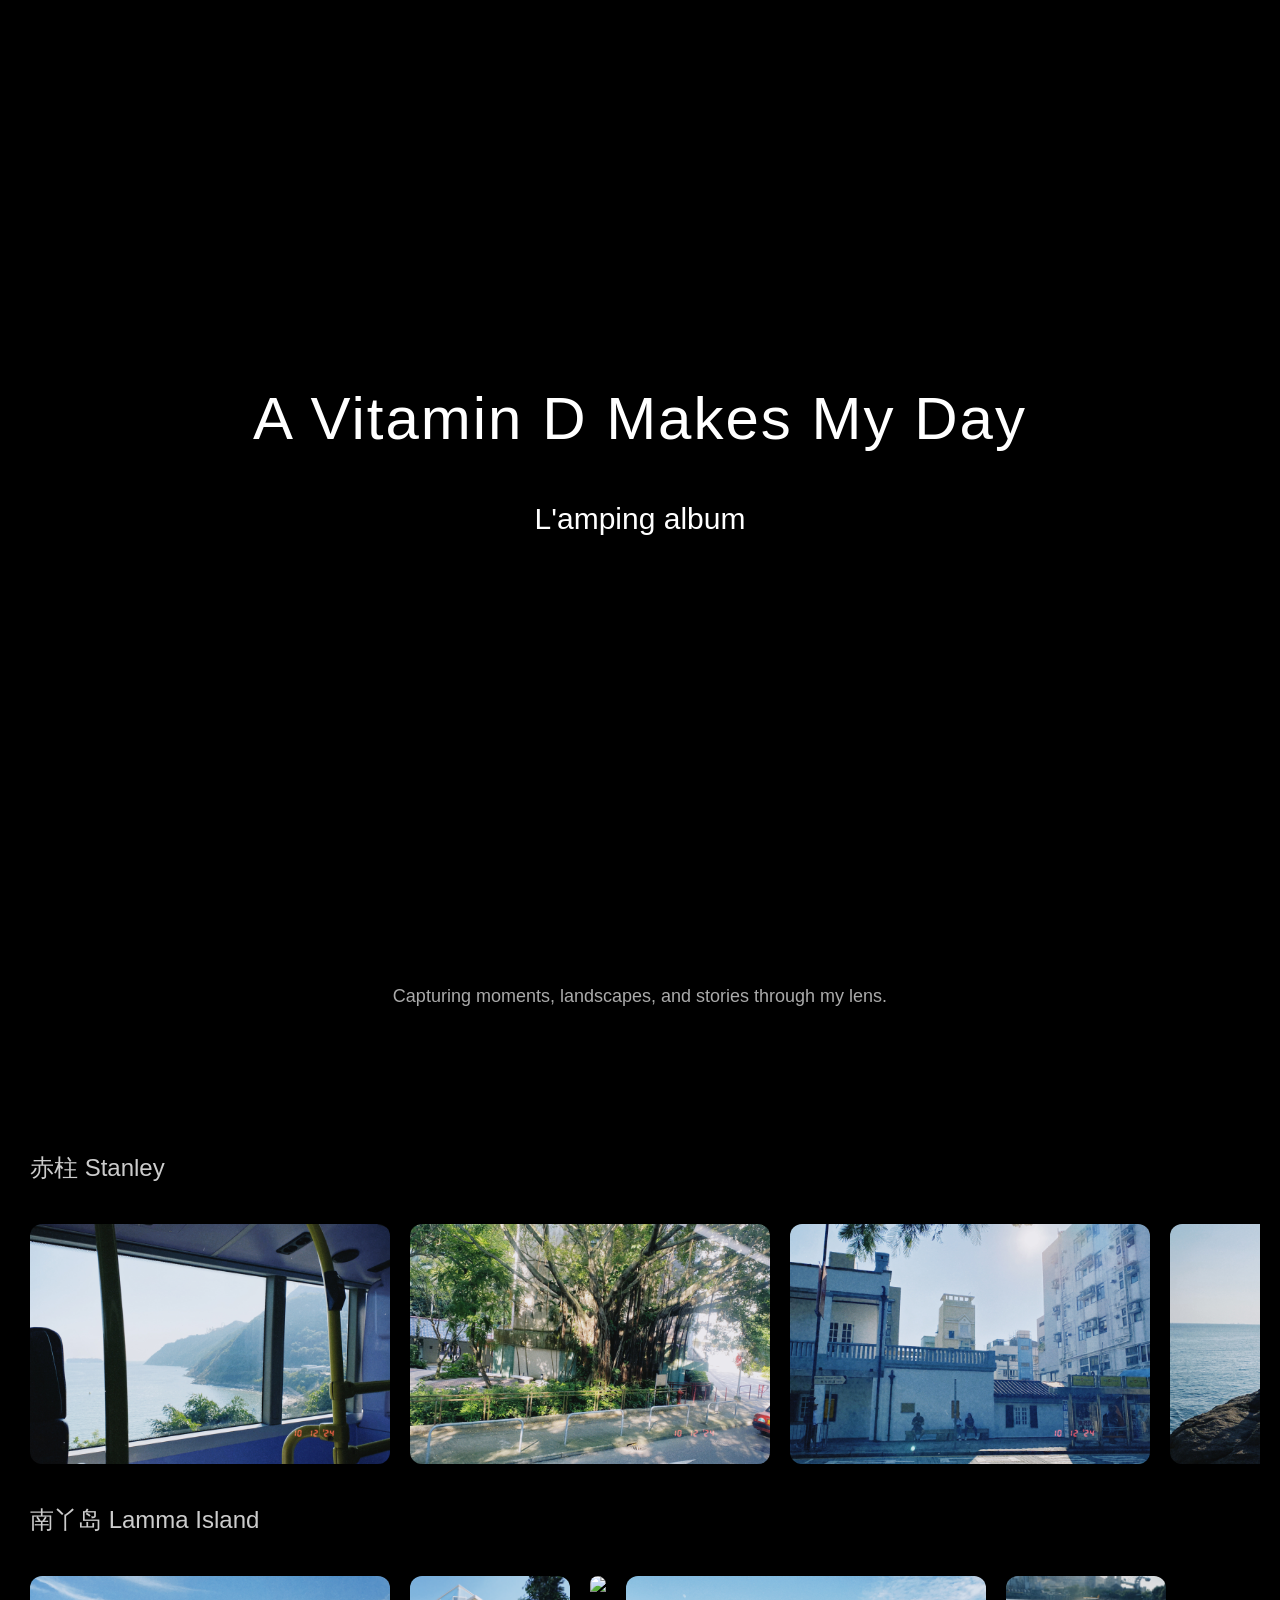
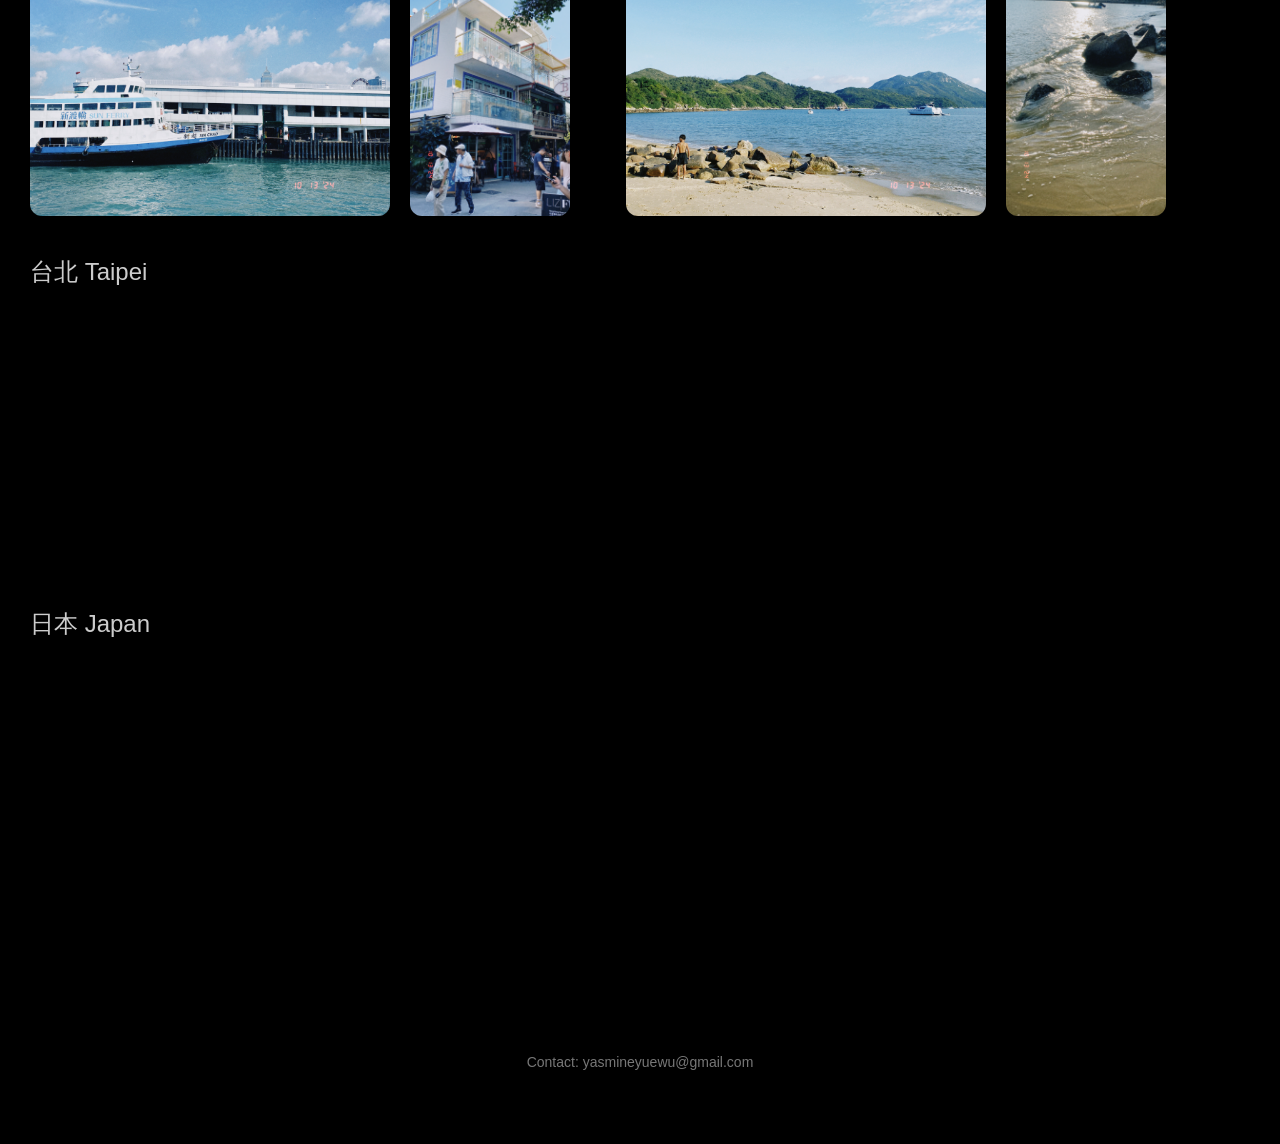
==== index.html @ 34aaf683 "rename to index.html" ====
<!DOCTYPE html>
<html lang="en">
<head>
  <meta charset="UTF-8">
  <title>My Portfolio</title>
  <link rel="stylesheet" href="style1.3.css">
</head>
<body>

<!-- ① Hero -->
<section class="hero">
  <div class="hero-text">
    <h1>A Vitamin D Makes My Day </h1>
    <p>L'amping album</p>
  </div>
</section>

<!-- ② About -->
<section class="about">
  <p>
    Capturing moments, landscapes, and stories through my lens.
  </p>
</section>

<!-- ③ Gallery -->
<section class="gallery-section">

  <h2>赤柱 Stanley</h2>
  <div class="album">
    <img src="photos/赤柱202410/dclassic 2024-10-12 150342.667.JPG">
    <img src="photos/赤柱202410/dclassic 2024-10-12 154528.097.JPG">
    <img src="photos/赤柱202410/dclassic 2024-10-12 155228.516.JPG">
    <img src="photos/赤柱202410/dclassic 2024-10-12 160759.846.JPG">
    <img src="photos/赤柱202410/dclassic 2024-10-12 162329.810.JPG">
    <img src="photos/赤柱202410/dclassic 2024-10-12 165730.875.JPG">
    <img src="photos/赤柱202410/dclassic 2024-10-12 170330.686.JPG">
    <img src="photos/赤柱202410/dclassic 2024-10-12 192849.046.JPG">
    <img src="photos/赤柱202410/dclassic 2024-10-12 193417.696.JPG">
  </div>

  <h2>南丫岛 Lamma Island</h2>
  <div class="album">
    <img src="photos/南丫岛202410/dclassic 2024-10-13 143248.308.JPG">
    <img src="photos/南丫岛202410/dclassic 2024-10-13 151144.865.JPG">
    <img src="photos/南丫岛202410/dclassic 2024-10-13 163630.592.jpg">
    <img src="photos/南丫岛202410/dclassic 2024-10-13 163646.748.JPG">
    <img src="photos/南丫岛202410/dclassic 2024-10-13 165257.724.JPG">
    
  </div>

  <h2>台北 Taipei</h2>
  <div class="album">
    <img src="photos/taipei202411/fxn 2024-11-09 092935.290.JPG">
    <img src="photos/taipei202411/fxn 2024-11-09 110455.175.JPG">
    <img src="photos/taipei202411/fxn 2024-11-09 111020.484.JPG">
    <img src="photos/taipei202411/fxn 2024-11-09 111058.199.JPG">
    <img src="photos/taipei202411/fxn 2024-11-09 111237.770.JPG">
    <img src="photos/taipei202411/fxn 2024-11-09 111253.247.JPG">
    <img src="photos/taipei202411/fxn 2024-11-09 133106.749.JPG">
    <img src="photos/taipei202411/fxn 2024-11-09 153355.114.JPG">
    <img src="photos/taipei202411/fxn 2024-11-10 112735.166.JPG">
    <img src="photos/taipei202411/fxn 2024-11-11 104006.691.JPG">
    
  </div>

  <h2>日本 Japan</h2>
  <div class="album">
    <img src="photos/japan202503/fxn 2025-03-21 130543.564.jpg">
    <img src="photos/japan202503/fxn 2025-03-21 141250.437.JPG">
    <img src="photos/japan202503/fxn 2025-03-21 151313.429.JPG">
    <img src="photos/japan202503/fxn 2025-03-22 151417.410.JPG">
    <img src="photos/japan202503/fxn 2025-03-22 160813.703.JPG">
    <img src="photos/japan202503/fxn 2025-03-22 154800.388.JPG">
    <img src="photos/japan202503/fxn 2025-03-22 165306.569.JPG">
    <img src="photos/japan202503/fxn 2025-03-22 172909.167.JPG">
    <img src="photos/japan202503/fxn 2025-03-22 174026.532.JPG">
    <img src="photos/japan202503/dclassic 2025-03-22 162545.201.JPG">
    <img src="photos/japan202503/dclassic 2025-03-22 175241.884.JPG">
    <img src="photos/japan202503/fxn 2025-03-23 160129.395.JPG">
    <img src="photos/japan202503/fxn 2025-03-24 110114.212.JPG">
    <img src="photos/japan202503/fxn 2025-03-25 161523.843.JPG">
    <img src="photos/japan202503/IMG_4563.HEIC">
    <img src="photos/japan202503/IMG_4932.HEIC">
    <img src="photos/japan202503/IMG_4938.HEIC">
    
  </div>

</section>

<!-- ④ Footer -->
<footer>
  <p>Contact: yasmineyuewu@gmail.com</p>
</footer>

<!-- Lightbox -->
<!-- <div id="lightbox">
  <span id="close">&times;</span>
  <img id="lightbox-img">
</div> -->


<div id="lightbox">
  <span id="close">&times;</span>

  <span id="prev">&#10094;</span>
  <img id="lightbox-img">
  <span id="next">&#10095;</span>
</div>


<script src="script1.3.js"></script>

</body>
</html>
---- style1.3.css ----
body {
  margin: 0;
  font-family: -apple-system, BlinkMacSystemFont, sans-serif;
  background-color: black;
  color: #eee;
}

/* ===== Hero ===== */
.hero {
  height: 100vh;
  background: url("photos/赤柱202410/dclassic 2024-10-12 150342.667.jpg") center/cover no-repeat;
  display: flex;
  justify-content: center;
  align-items: center;
  position: relative;
}

.hero-text {
  color: black;
  color:white;
}

/* 暗色遮罩（更电影感） */
/* .hero::after {
  content: "";
  position: absolute;
  inset: 0;
  background: linear-gradient(to bottom, rgba(0,0,0,0.2), black);
} */

.hero::after {
  content: "";
  position: absolute;
  bottom: 0;
  width: 100%;
  height: 30%; 
  background: linear-gradient(to bottom, transparent, rgba(0,0,0,0.6));
}

.hero::after {
  content: "";
  position: absolute;
  bottom: 0;
  width: 100%;
  height: 45%; /* 关键：拉长渐变区域 */
  pointer-events: none;

  background: linear-gradient(
    to bottom,
    rgba(0,0,0,0),
    rgba(0,0,0,0.2),
    rgba(0,0,0,0.5),
    rgba(0,0,0,0.8),
    rgba(0,0,0,1)
  );

  opacity: 0; /* 👈 初始完全透明 */
  transition: opacity 0.2s linear;

  opacity: var(--overlay-opacity, 0);
  transition: opacity 0.2s linear;
}


/* .hero::after {
  display: none;
} */

/* .hero::after {
  content: "";
  position: absolute;
  bottom: 0;
  width: 100%;
  height: 25%;
  pointer-events: none; 
  background: linear-gradient(
    to bottom,
    rgba(0,0,0,0),
    rgba(0,0,0,0.4)
  );
} */

/* .hero::after {
  content: "";
  position: absolute;
  inset: 0;
  pointer-events: none;

  background:
    linear-gradient(to bottom, rgba(0,0,0,0.15), rgba(0,0,0,0.3)),
    linear-gradient(to bottom, transparent 60%, rgba(0,0,0,0.6));
} */

/* 文字 */
.hero-text {
  position: relative;
  text-align: center;
}

.hero-text h1 {
  font-size: 60px;
  font-weight: 500;
  letter-spacing: 2px;
}

.hero-text p {
  margin-top: 10px;
  font-size: 30px;
  /* color: #bbb; */
}

/* 
.hero-text h1 {
  color: white;
  text-shadow: 0 2px 10px rgba(0,0,0,0.8);
}

.hero-text p {
  color: white;
  text-shadow: 0 2px 8px rgba(0,0,0,0.6);
} */

/* ===== About ===== */
.about {
  max-width: 700px;
  margin: 80px auto;
  padding: 0 20px;
  text-align: center;
  line-height: 1.8;
  color: #aaa;
  font-size: 18px;
}

/* ===== Gallery ===== */
.gallery-section {
  padding: 40px 20px;
}

.gallery-section h2 {
  margin-left: 10px;
  font-weight: 400;
  color: #ccc;
}

/* 横向滚动优化 */
.album {
  display: flex;
  overflow-x: auto;
  gap: 20px;
  padding: 20px 10px;
  scroll-snap-type: x mandatory;
}

/* 隐藏滚动条（高级感） */
.album::-webkit-scrollbar {
  display: none;
}

/* .album img {
  height: 240px;
  border-radius: 12px;
  cursor: pointer;
  transition: all 0.4s ease;
  opacity: 0.85;
  scroll-snap-align: start;
}

/* hover 更自然 */
/* .album img:hover {
  transform: scale(1.05);
  opacity: 1;
} */ 

.album img {
  height: 240px;
  border-radius: 12px;
  cursor: pointer;

  opacity: 0; 
  transform: translateY(40px);

  transition: all 0.8s ease;
}

.album img.show {
  opacity: 1;
  transform: translateY(0);
}

/* ===== Lightbox ===== */
#lightbox {
  position: fixed;
  inset: 0;
  display: none;
  justify-content: center;
  align-items: center;
  background: rgba(0,0,0,0.95);
}

#lightbox.active {
  display: flex;
}

#lightbox img {
  max-width: 85%;
  max-height: 85%;
  border-radius: 10px;
}

#close {
  position: absolute;
  top: 30px;
  right: 50px;
  color: white;
  font-size: 40px;
  cursor: pointer;
}

/* ===== Footer ===== */
footer {
  text-align: center;
  padding: 60px 20px;
  color: #777;
  font-size: 14px;
}

/* 左右按钮 */
#prev, #next {
  position: absolute;
  top: 50%;
  transform: translateY(-50%);
  font-size: 50px;
  color: white;
  cursor: pointer;
  padding: 20px;
  user-select: none;
}

#prev {
  left: 20px;
}

#next {
  right: 20px;
}

#prev:hover, #next:hover {
  opacity: 0.7;
}
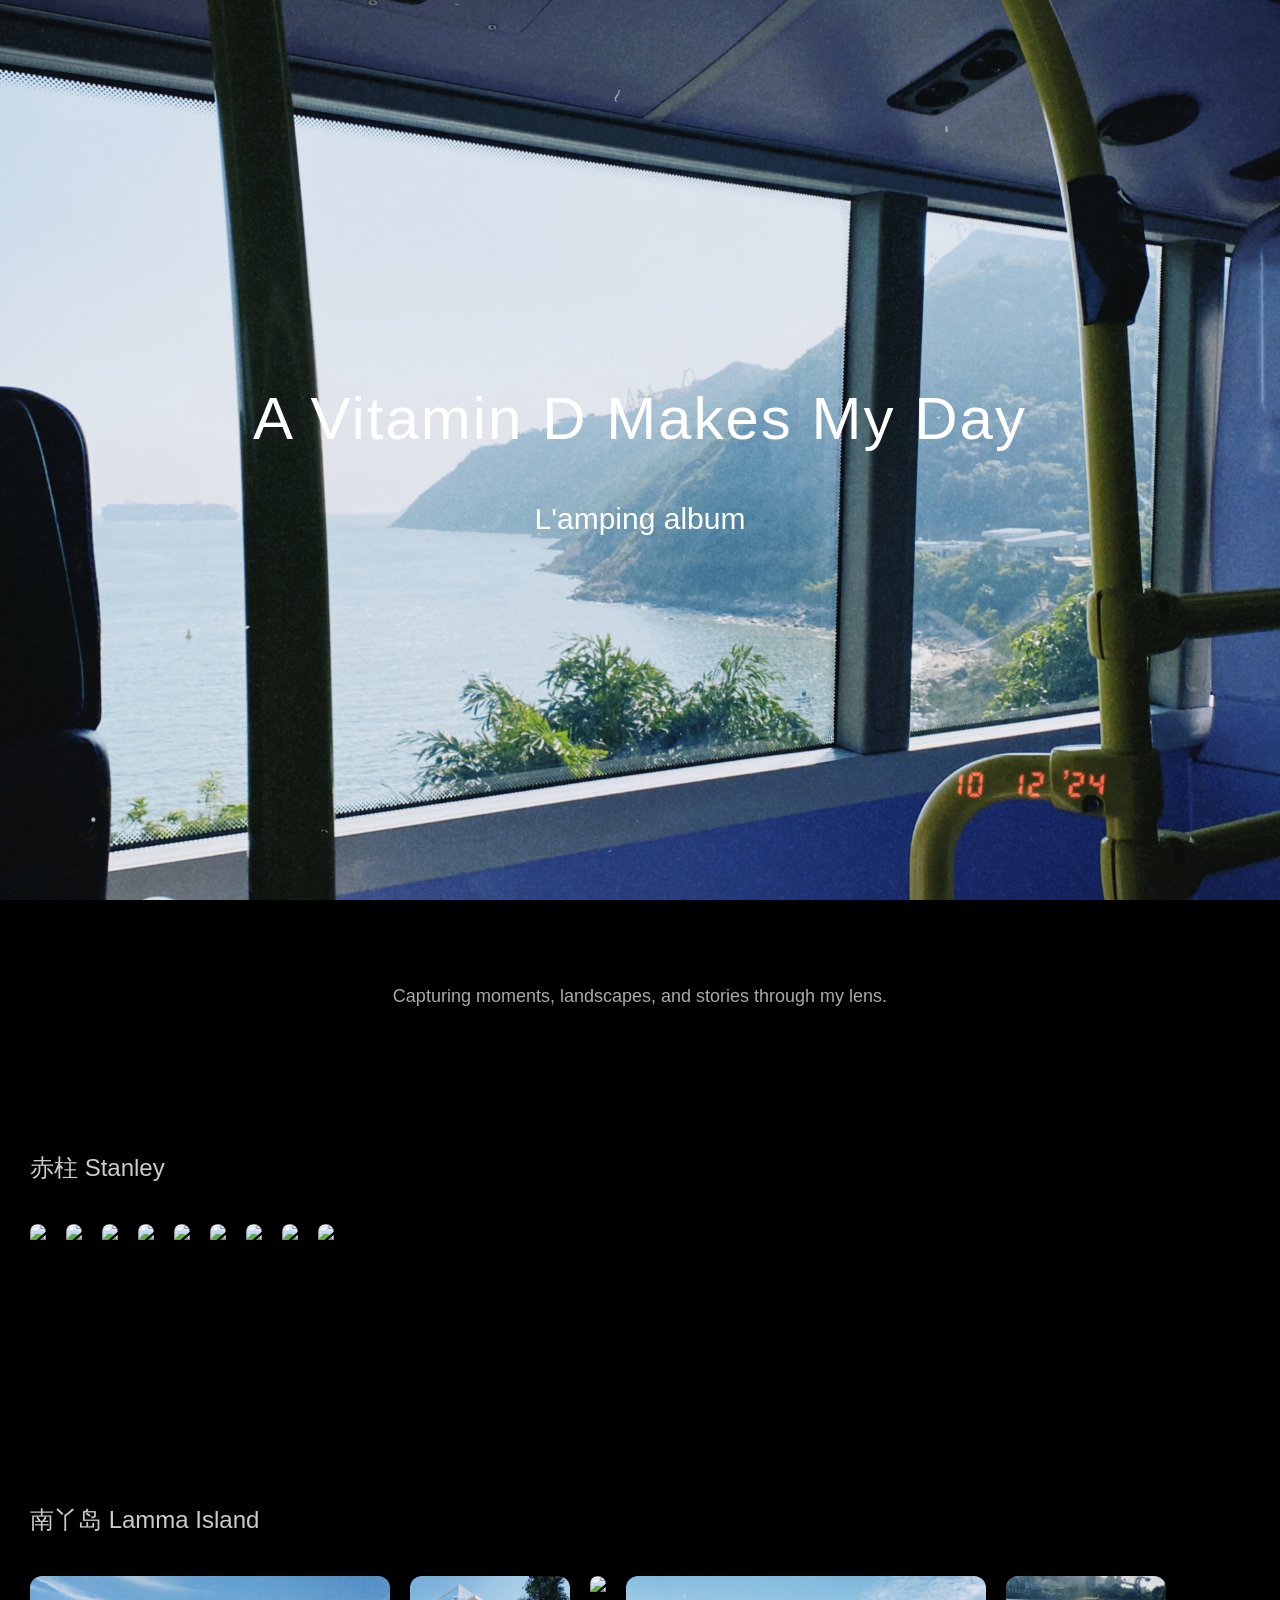
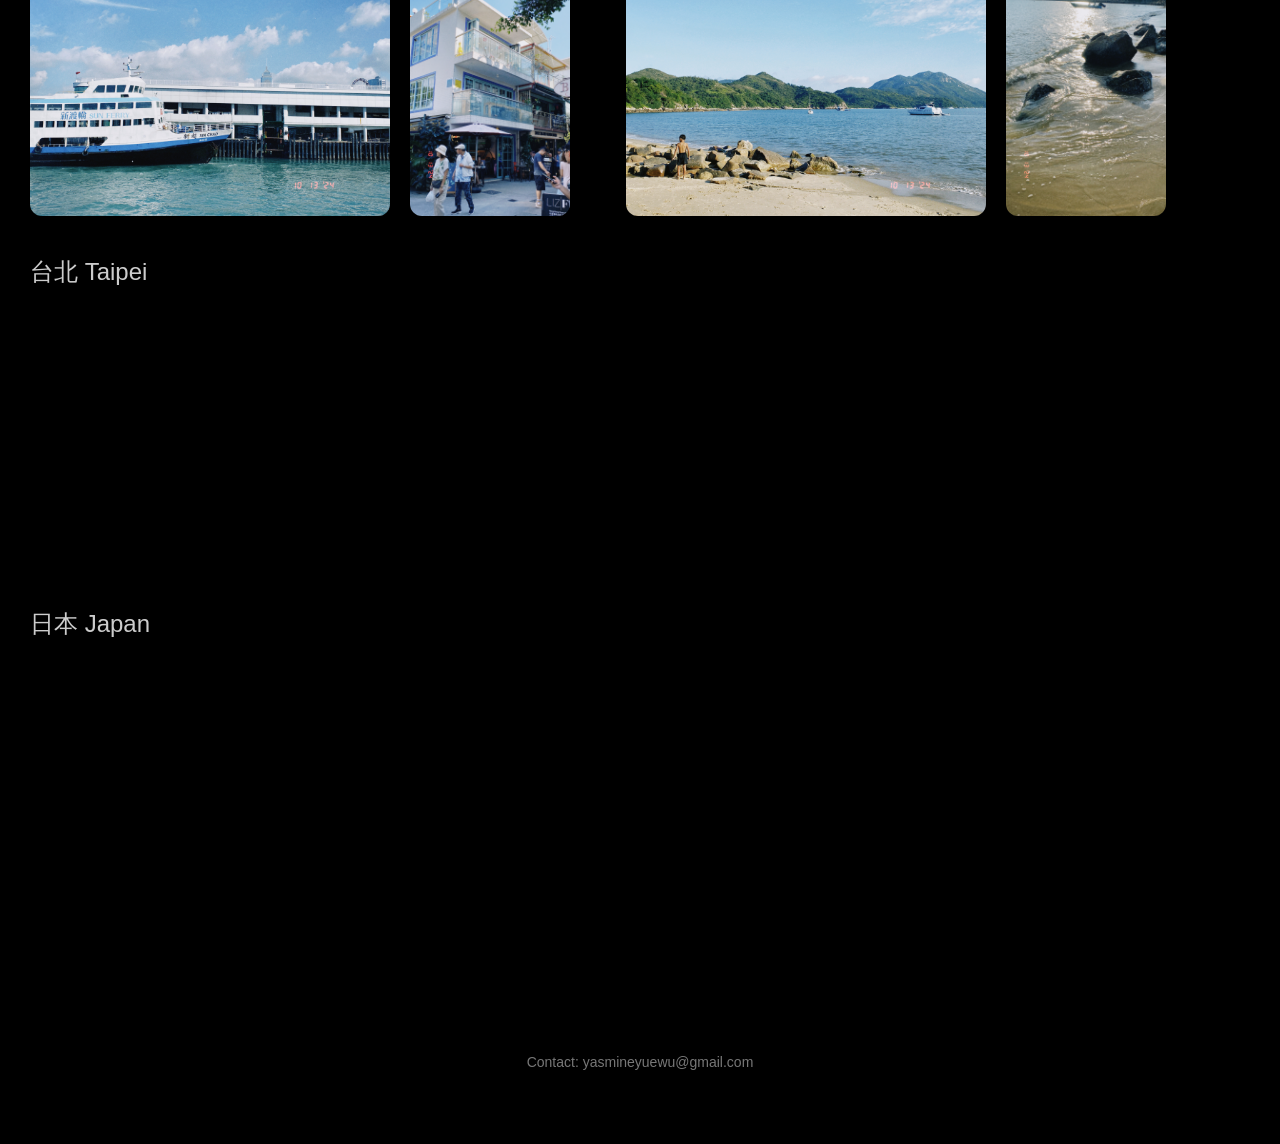
==== commit 8e72d65a: "fix image names" ====
--- a/index.html
+++ b/index.html
@@ -27,58 +27,58 @@
 
   <h2>赤柱 Stanley</h2>
   <div class="album">
-    <img src="photos/赤柱202410/dclassic 2024-10-12 150342.667.JPG">
-    <img src="photos/赤柱202410/dclassic 2024-10-12 154528.097.JPG">
-    <img src="photos/赤柱202410/dclassic 2024-10-12 155228.516.JPG">
-    <img src="photos/赤柱202410/dclassic 2024-10-12 160759.846.JPG">
-    <img src="photos/赤柱202410/dclassic 2024-10-12 162329.810.JPG">
-    <img src="photos/赤柱202410/dclassic 2024-10-12 165730.875.JPG">
-    <img src="photos/赤柱202410/dclassic 2024-10-12 170330.686.JPG">
-    <img src="photos/赤柱202410/dclassic 2024-10-12 192849.046.JPG">
-    <img src="photos/赤柱202410/dclassic 2024-10-12 193417.696.JPG">
+    <img src="photos/赤柱202410/150342.667.JPG">
+    <img src="photos/赤柱202410/154528.097.JPG">
+    <img src="photos/赤柱202410/155228.516.JPG">
+    <img src="photos/赤柱202410/160759.846.JPG">
+    <img src="photos/赤柱202410/162329.810.JPG">
+    <img src="photos/赤柱202410/165730.875.JPG">
+    <img src="photos/赤柱202410/170330.686.JPG">
+    <img src="photos/赤柱202410/192849.046.JPG">
+    <img src="photos/赤柱202410/193417.696.JPG">
   </div>
 
   <h2>南丫岛 Lamma Island</h2>
   <div class="album">
-    <img src="photos/南丫岛202410/dclassic 2024-10-13 143248.308.JPG">
-    <img src="photos/南丫岛202410/dclassic 2024-10-13 151144.865.JPG">
-    <img src="photos/南丫岛202410/dclassic 2024-10-13 163630.592.jpg">
-    <img src="photos/南丫岛202410/dclassic 2024-10-13 163646.748.JPG">
-    <img src="photos/南丫岛202410/dclassic 2024-10-13 165257.724.JPG">
+    <img src="photos/南丫岛202410/143248.308.JPG">
+    <img src="photos/南丫岛202410/151144.865.JPG">
+    <img src="photos/南丫岛202410/163630.592.jpg">
+    <img src="photos/南丫岛202410/163646.748.JPG">
+    <img src="photos/南丫岛202410/165257.724.JPG">
     
   </div>
 
   <h2>台北 Taipei</h2>
   <div class="album">
-    <img src="photos/taipei202411/fxn 2024-11-09 092935.290.JPG">
-    <img src="photos/taipei202411/fxn 2024-11-09 110455.175.JPG">
-    <img src="photos/taipei202411/fxn 2024-11-09 111020.484.JPG">
-    <img src="photos/taipei202411/fxn 2024-11-09 111058.199.JPG">
-    <img src="photos/taipei202411/fxn 2024-11-09 111237.770.JPG">
-    <img src="photos/taipei202411/fxn 2024-11-09 111253.247.JPG">
-    <img src="photos/taipei202411/fxn 2024-11-09 133106.749.JPG">
-    <img src="photos/taipei202411/fxn 2024-11-09 153355.114.JPG">
-    <img src="photos/taipei202411/fxn 2024-11-10 112735.166.JPG">
-    <img src="photos/taipei202411/fxn 2024-11-11 104006.691.JPG">
+    <img src="photos/taipei202411/092935.290.JPG">
+    <img src="photos/taipei202411/110455.175.JPG">
+    <img src="photos/taipei202411/111020.484.JPG">
+    <img src="photos/taipei202411/111058.199.JPG">
+    <img src="photos/taipei202411/111237.770.JPG">
+    <img src="photos/taipei202411/111253.247.JPG">
+    <img src="photos/taipei202411/133106.749.JPG">
+    <img src="photos/taipei202411/153355.114.JPG">
+    <img src="photos/taipei202411/112735.166.JPG">
+    <img src="photos/taipei202411/104006.691.JPG">
     
   </div>
 
   <h2>日本 Japan</h2>
   <div class="album">
-    <img src="photos/japan202503/fxn 2025-03-21 130543.564.jpg">
-    <img src="photos/japan202503/fxn 2025-03-21 141250.437.JPG">
-    <img src="photos/japan202503/fxn 2025-03-21 151313.429.JPG">
-    <img src="photos/japan202503/fxn 2025-03-22 151417.410.JPG">
-    <img src="photos/japan202503/fxn 2025-03-22 160813.703.JPG">
-    <img src="photos/japan202503/fxn 2025-03-22 154800.388.JPG">
-    <img src="photos/japan202503/fxn 2025-03-22 165306.569.JPG">
-    <img src="photos/japan202503/fxn 2025-03-22 172909.167.JPG">
-    <img src="photos/japan202503/fxn 2025-03-22 174026.532.JPG">
-    <img src="photos/japan202503/dclassic 2025-03-22 162545.201.JPG">
-    <img src="photos/japan202503/dclassic 2025-03-22 175241.884.JPG">
-    <img src="photos/japan202503/fxn 2025-03-23 160129.395.JPG">
-    <img src="photos/japan202503/fxn 2025-03-24 110114.212.JPG">
-    <img src="photos/japan202503/fxn 2025-03-25 161523.843.JPG">
+    <img src="photos/japan202503/130543.564.jpg">
+    <img src="photos/japan202503/141250.437.JPG">
+    <img src="photos/japan202503/151313.429.JPG">
+    <img src="photos/japan202503/151417.410.JPG">
+    <img src="photos/japan202503/160813.703.JPG">
+    <img src="photos/japan202503/154800.388.JPG">
+    <img src="photos/japan202503/165306.569.JPG">
+    <img src="photos/japan202503/172909.167.JPG">
+    <img src="photos/japan202503/174026.532.JPG">
+    <img src="photos/japan202503/162545.201.JPG">
+    <img src="photos/japan202503/175241.884.JPG">
+    <img src="photos/japan202503/160129.395.JPG">
+    <img src="photos/japan202503/110114.212.JPG">
+    <img src="photos/japan202503/161523.843.JPG">
     <img src="photos/japan202503/IMG_4563.HEIC">
     <img src="photos/japan202503/IMG_4932.HEIC">
     <img src="photos/japan202503/IMG_4938.HEIC">
--- a/style1.3.css
+++ b/style1.3.css
@@ -8,13 +8,15 @@
 /* ===== Hero ===== */
 .hero {
   height: 100vh;
-  background: url("photos/赤柱202410/dclassic 2024-10-12 150342.667.jpg") center/cover no-repeat;
+  background: url("photos/赤柱202410/150342.667.jpg") center/cover no-repeat;
   display: flex;
   justify-content: center;
   align-items: center;
   position: relative;
 }
-
+.hero {
+  background: url('photos/赤柱202410/150342.667.jpg') center/cover no-repeat;
+}
 .hero-text {
   color: black;
   color:white;
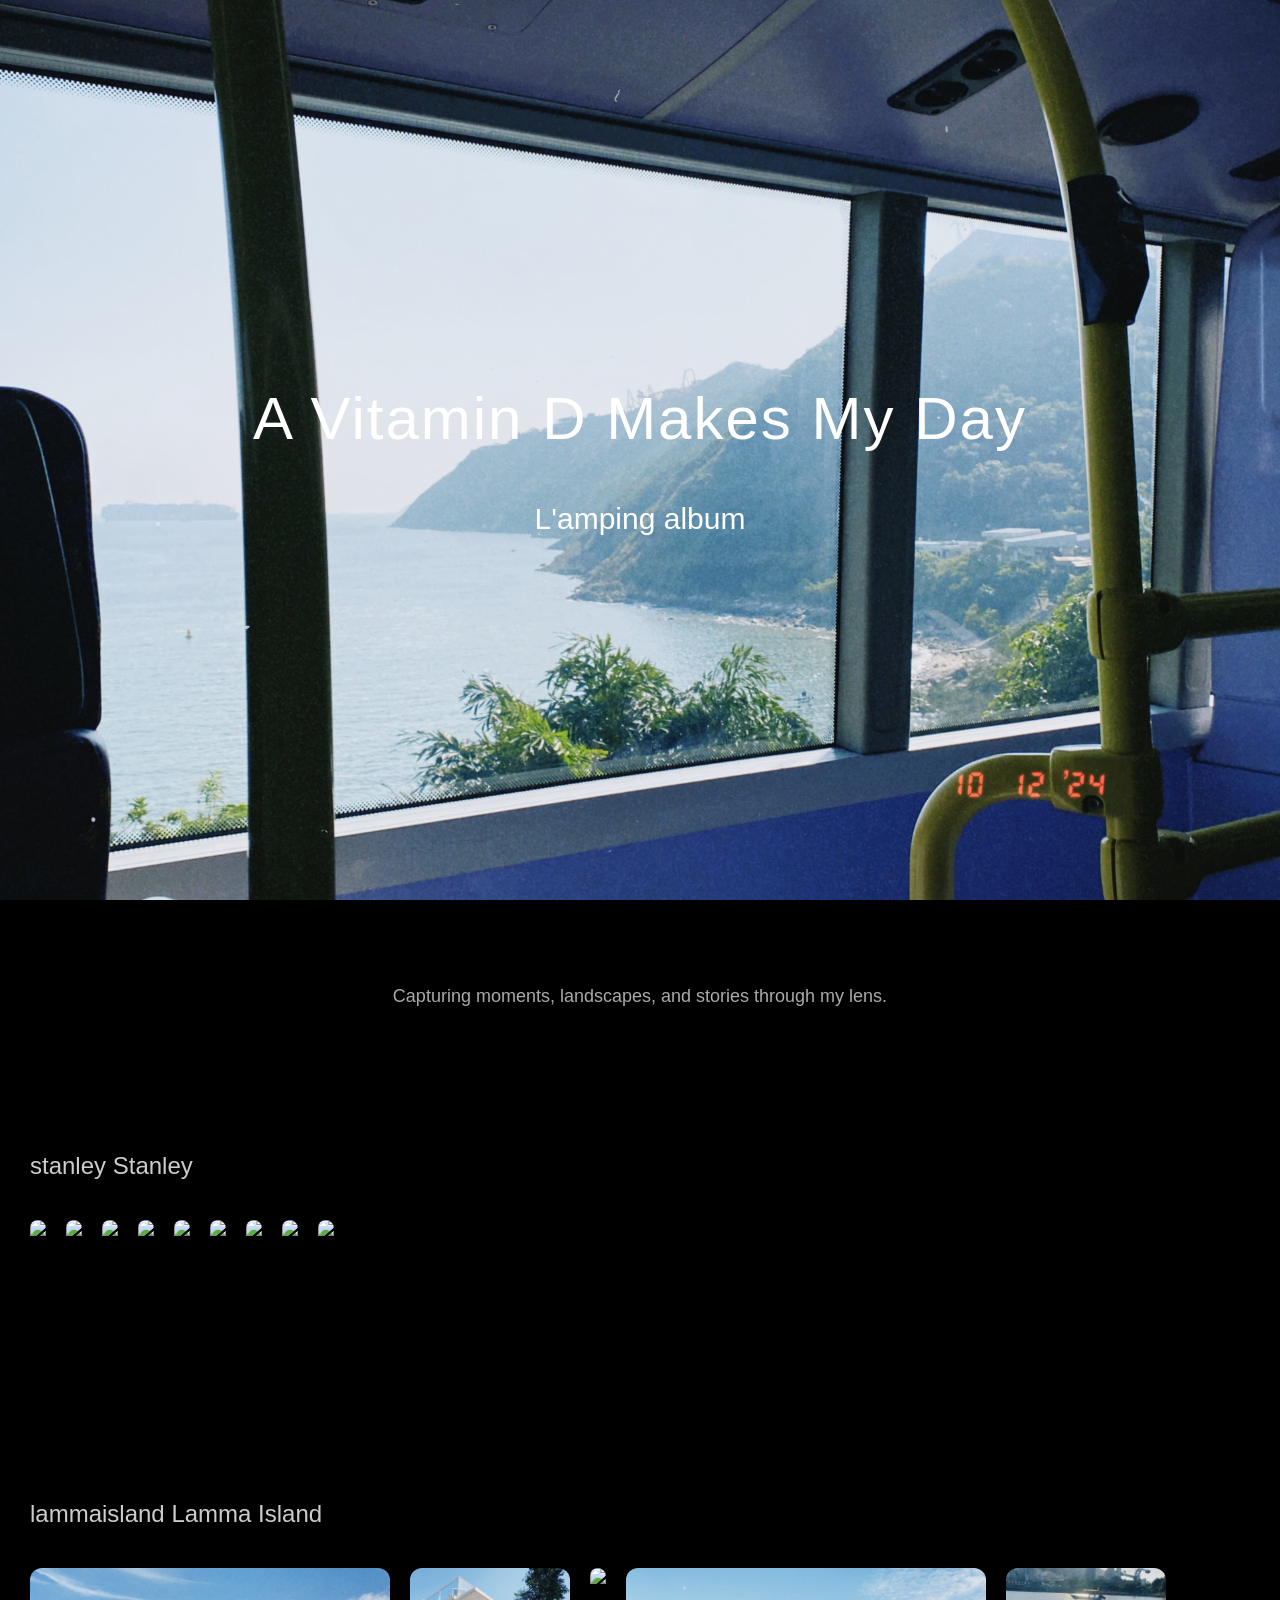
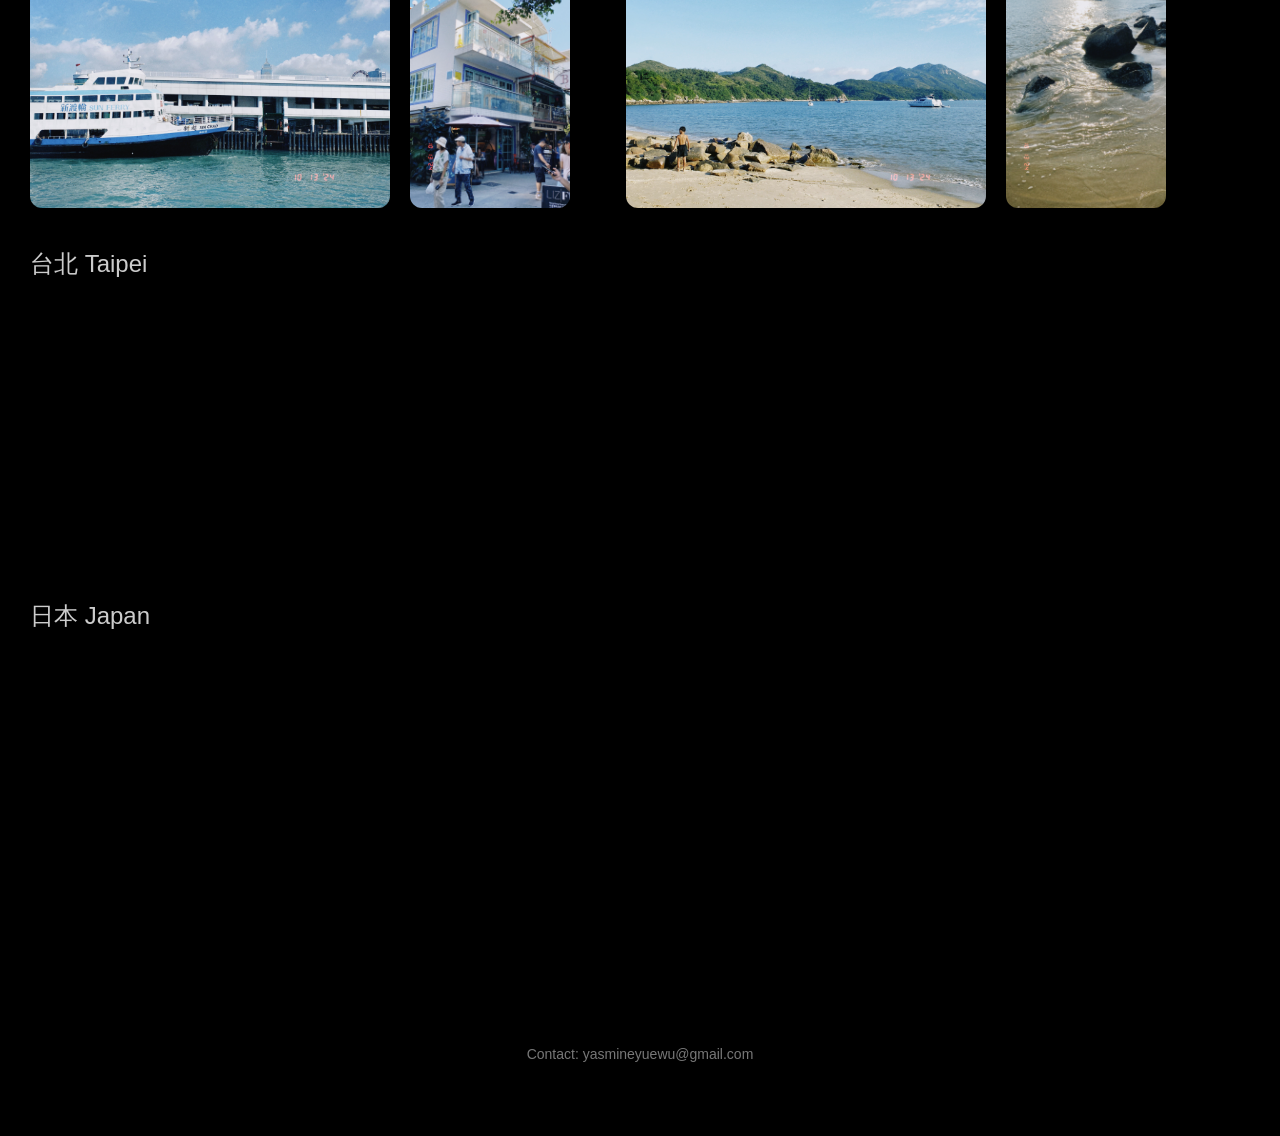
==== commit 4b001ecc: "fix files names" ====
--- a/index.html
+++ b/index.html
@@ -25,26 +25,26 @@
 <!-- ③ Gallery -->
 <section class="gallery-section">
 
-  <h2>赤柱 Stanley</h2>
+  <h2>stanley Stanley</h2>
   <div class="album">
-    <img src="photos/赤柱202410/150342.667.JPG">
-    <img src="photos/赤柱202410/154528.097.JPG">
-    <img src="photos/赤柱202410/155228.516.JPG">
-    <img src="photos/赤柱202410/160759.846.JPG">
-    <img src="photos/赤柱202410/162329.810.JPG">
-    <img src="photos/赤柱202410/165730.875.JPG">
-    <img src="photos/赤柱202410/170330.686.JPG">
-    <img src="photos/赤柱202410/192849.046.JPG">
-    <img src="photos/赤柱202410/193417.696.JPG">
+    <img src="photos/stanley202410/150342.667.JPG">
+    <img src="photos/stanley202410/154528.097.JPG">
+    <img src="photos/stanley202410/155228.516.JPG">
+    <img src="photos/stanley202410/160759.846.JPG">
+    <img src="photos/stanley202410/162329.810.JPG">
+    <img src="photos/stanley202410/165730.875.JPG">
+    <img src="photos/stanley202410/170330.686.JPG">
+    <img src="photos/stanley202410/192849.046.JPG">
+    <img src="photos/stanley202410/193417.696.JPG">
   </div>
 
-  <h2>南丫岛 Lamma Island</h2>
+  <h2>lammaisland Lamma Island</h2>
   <div class="album">
-    <img src="photos/南丫岛202410/143248.308.JPG">
-    <img src="photos/南丫岛202410/151144.865.JPG">
-    <img src="photos/南丫岛202410/163630.592.jpg">
-    <img src="photos/南丫岛202410/163646.748.JPG">
-    <img src="photos/南丫岛202410/165257.724.JPG">
+    <img src="photos/lammaisland202410/143248.308.JPG">
+    <img src="photos/lammaisland202410/151144.865.JPG">
+    <img src="photos/lammaisland202410/163630.592.jpg">
+    <img src="photos/lammaisland202410/163646.748.JPG">
+    <img src="photos/lammaisland202410/165257.724.JPG">
     
   </div>
 
--- a/style1.3.css
+++ b/style1.3.css
@@ -8,14 +8,14 @@
 /* ===== Hero ===== */
 .hero {
   height: 100vh;
-  background: url("photos/赤柱202410/150342.667.jpg") center/cover no-repeat;
+  background: url("photos/stanley202410/150342.667.jpg") center/cover no-repeat;
   display: flex;
   justify-content: center;
   align-items: center;
   position: relative;
 }
 .hero {
-  background: url('photos/赤柱202410/150342.667.jpg') center/cover no-repeat;
+  background: url('photos/stanley202410/150342.667.jpg') center/cover no-repeat;
 }
 .hero-text {
   color: black;
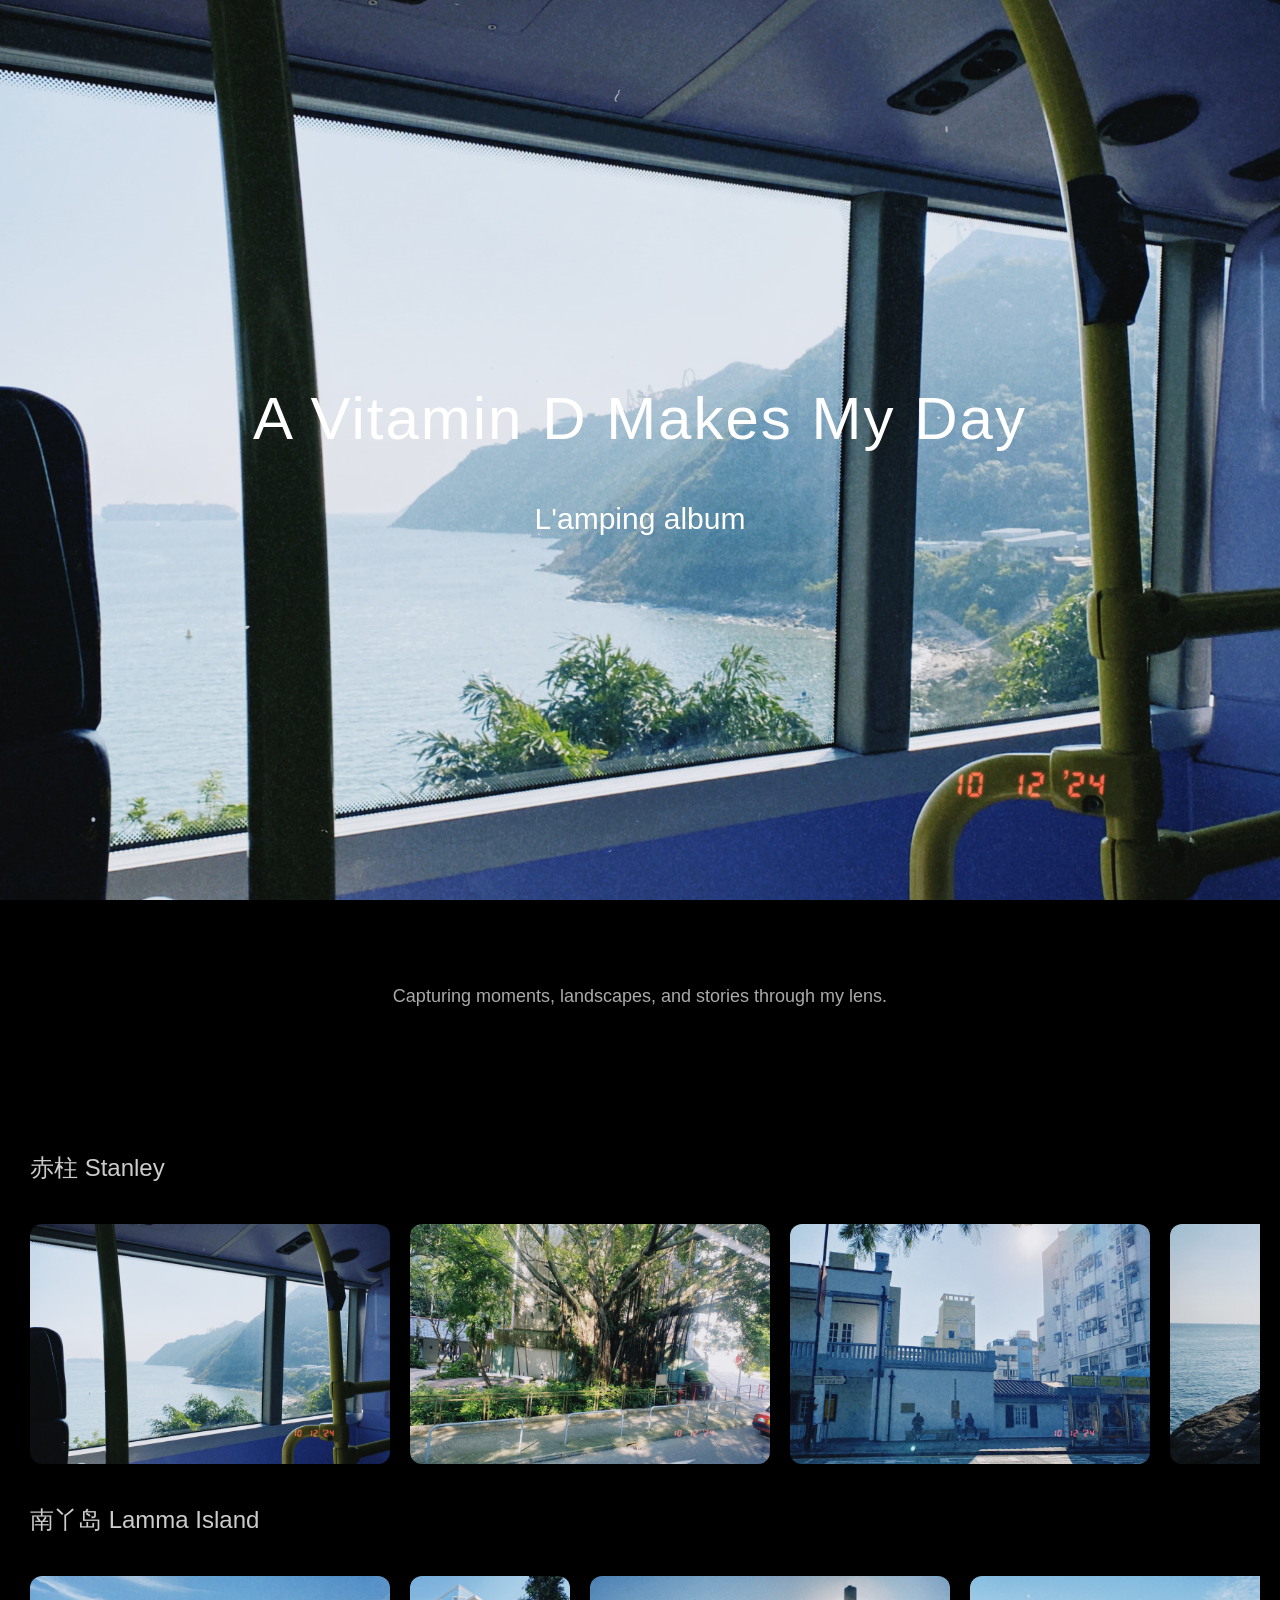
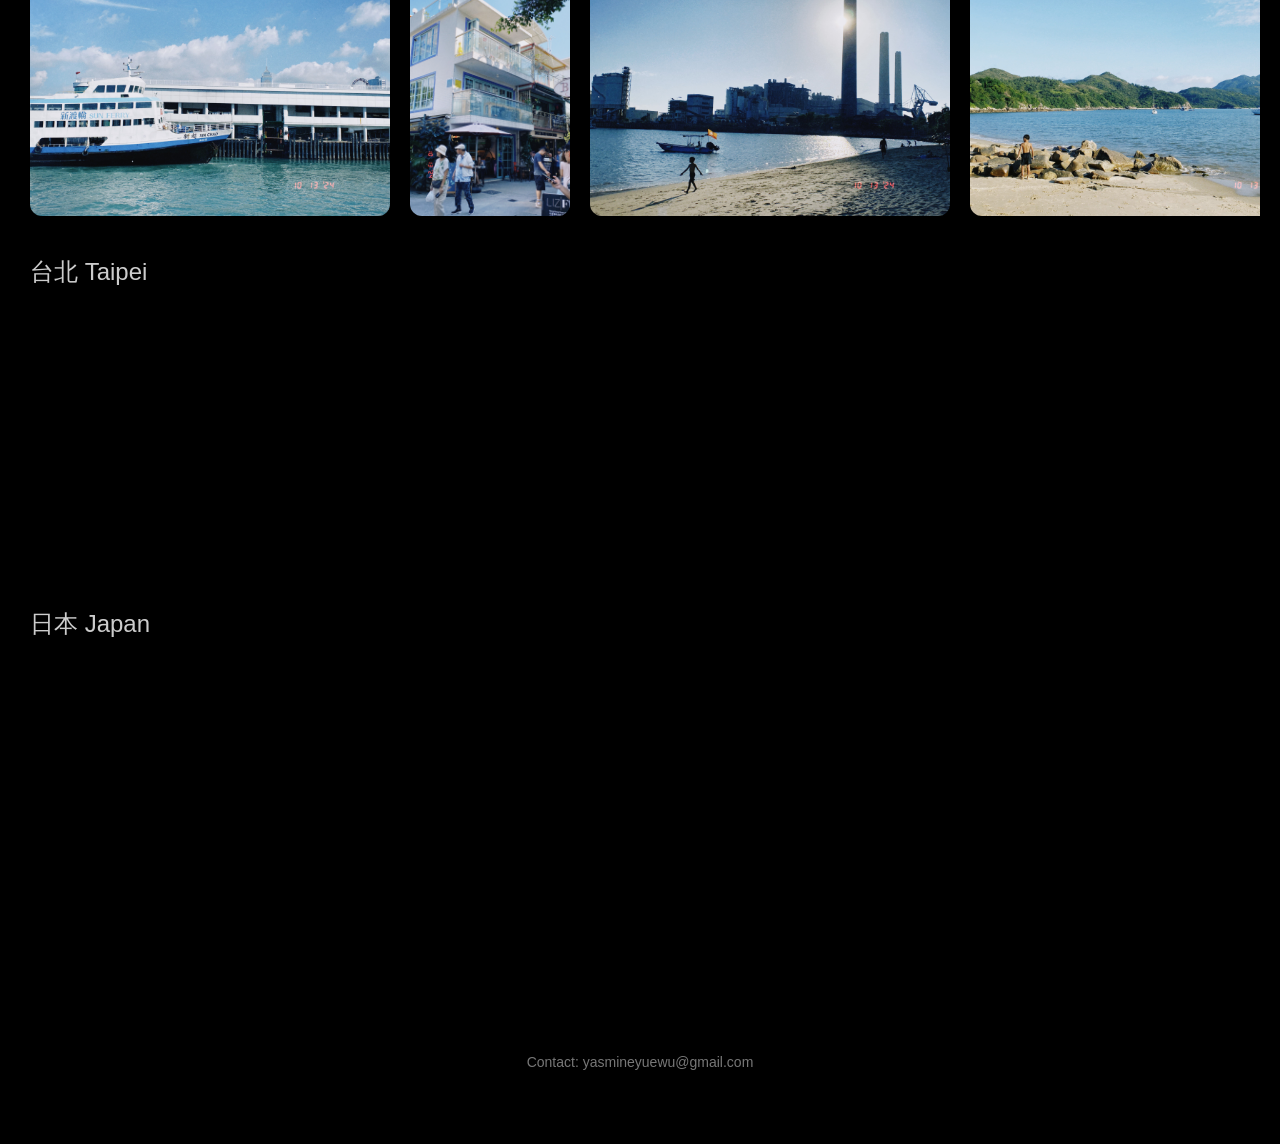
==== commit c22a1d03: "fix files names 2" ====
--- a/index.html
+++ b/index.html
@@ -25,24 +25,24 @@
 <!-- ③ Gallery -->
 <section class="gallery-section">
 
-  <h2>stanley Stanley</h2>
+  <h2>赤柱 Stanley</h2>
   <div class="album">
-    <img src="photos/stanley202410/150342.667.JPG">
-    <img src="photos/stanley202410/154528.097.JPG">
-    <img src="photos/stanley202410/155228.516.JPG">
-    <img src="photos/stanley202410/160759.846.JPG">
-    <img src="photos/stanley202410/162329.810.JPG">
-    <img src="photos/stanley202410/165730.875.JPG">
-    <img src="photos/stanley202410/170330.686.JPG">
-    <img src="photos/stanley202410/192849.046.JPG">
-    <img src="photos/stanley202410/193417.696.JPG">
+    <img src="photos/stanley202410/150342.667.jpg">
+    <img src="photos/stanley202410/154528.097.jpg">
+    <img src="photos/stanley202410/155228.516.jpg">
+    <img src="photos/stanley202410/160759.846.jpg">
+    <img src="photos/stanley202410/162329.810.jpg">
+    <img src="photos/stanley202410/165730.875.jpg">
+    <img src="photos/stanley202410/170330.686.jpg">
+    <img src="photos/stanley202410/192849.046.jpg">
+    <img src="photos/stanley202410/193417.696.jpg">
   </div>
 
-  <h2>lammaisland Lamma Island</h2>
+  <h2>南丫岛 Lamma Island</h2>
   <div class="album">
     <img src="photos/lammaisland202410/143248.308.JPG">
     <img src="photos/lammaisland202410/151144.865.JPG">
-    <img src="photos/lammaisland202410/163630.592.jpg">
+    <img src="photos/lammaisland202410/163630.592.JPG">
     <img src="photos/lammaisland202410/163646.748.JPG">
     <img src="photos/lammaisland202410/165257.724.JPG">
     
@@ -65,7 +65,7 @@
 
   <h2>日本 Japan</h2>
   <div class="album">
-    <img src="photos/japan202503/130543.564.jpg">
+    <img src="photos/japan202503/130543.564.JPG">
     <img src="photos/japan202503/141250.437.JPG">
     <img src="photos/japan202503/151313.429.JPG">
     <img src="photos/japan202503/151417.410.JPG">
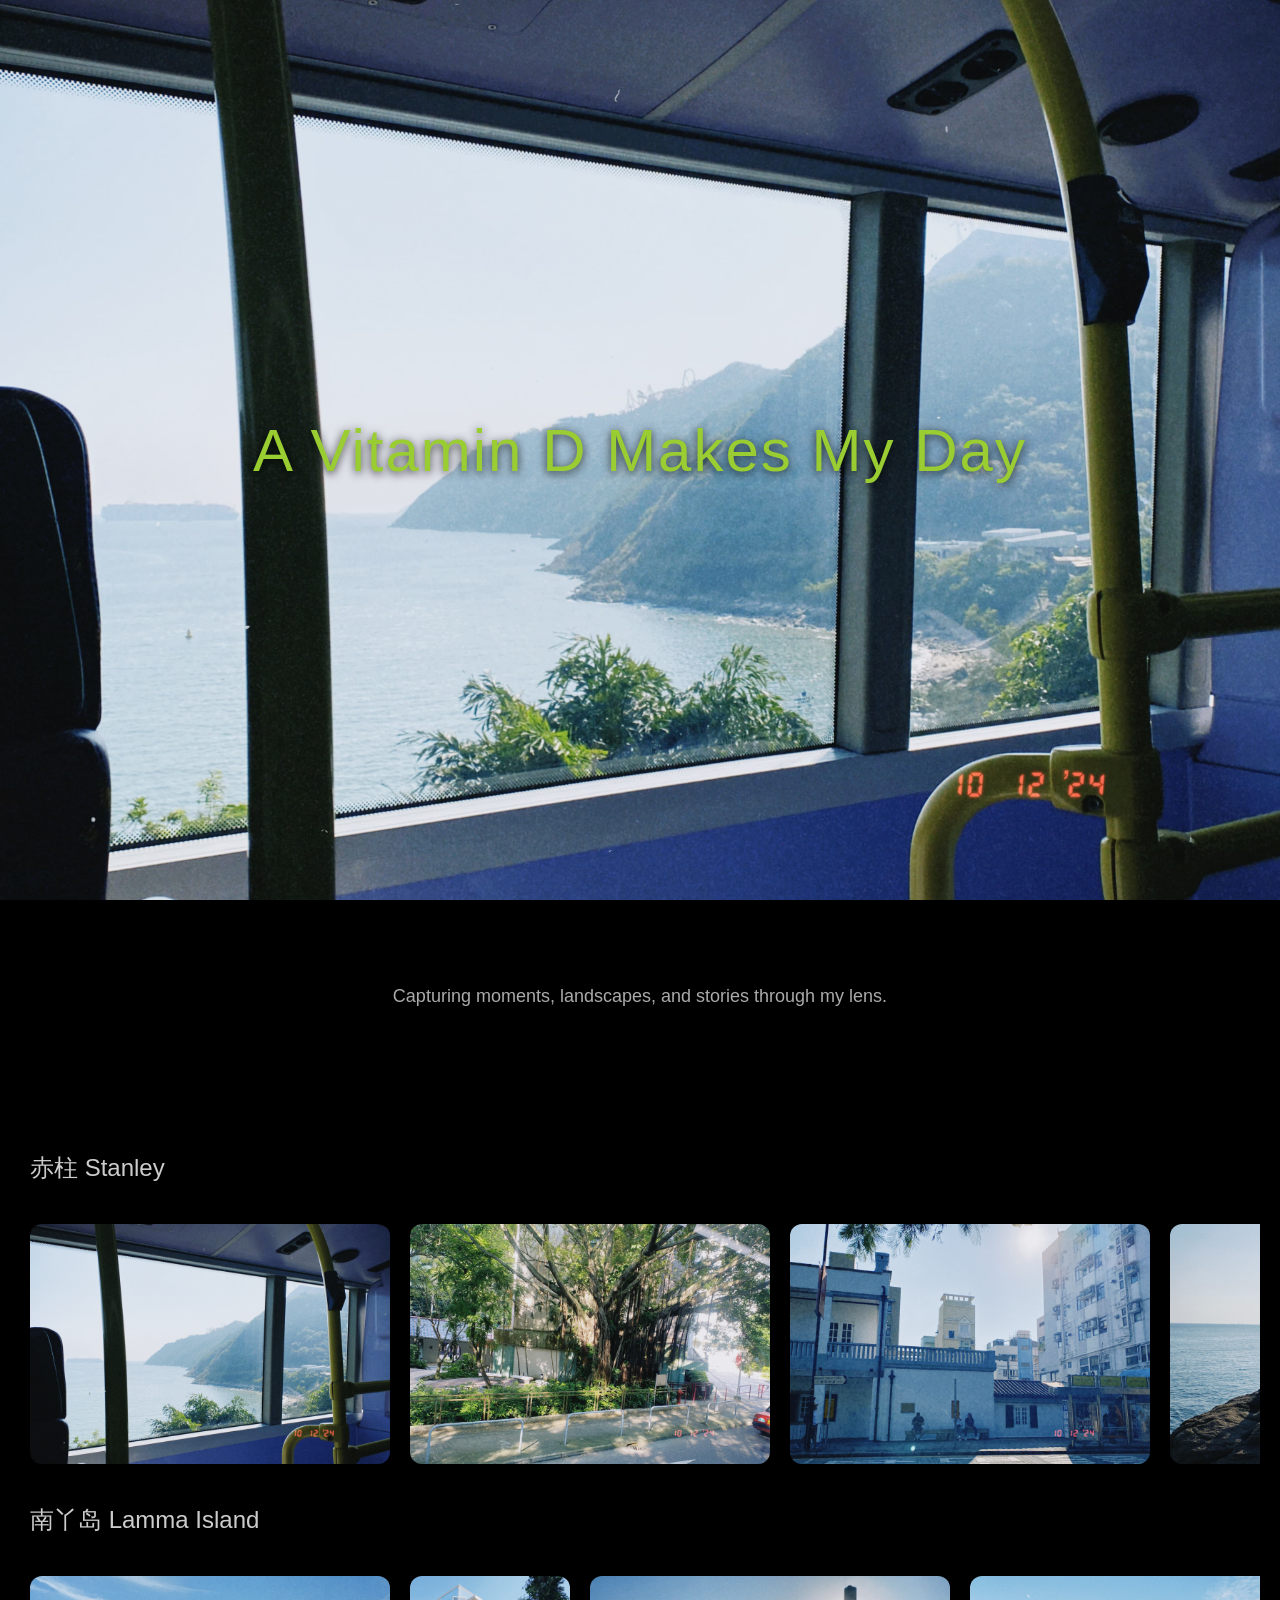
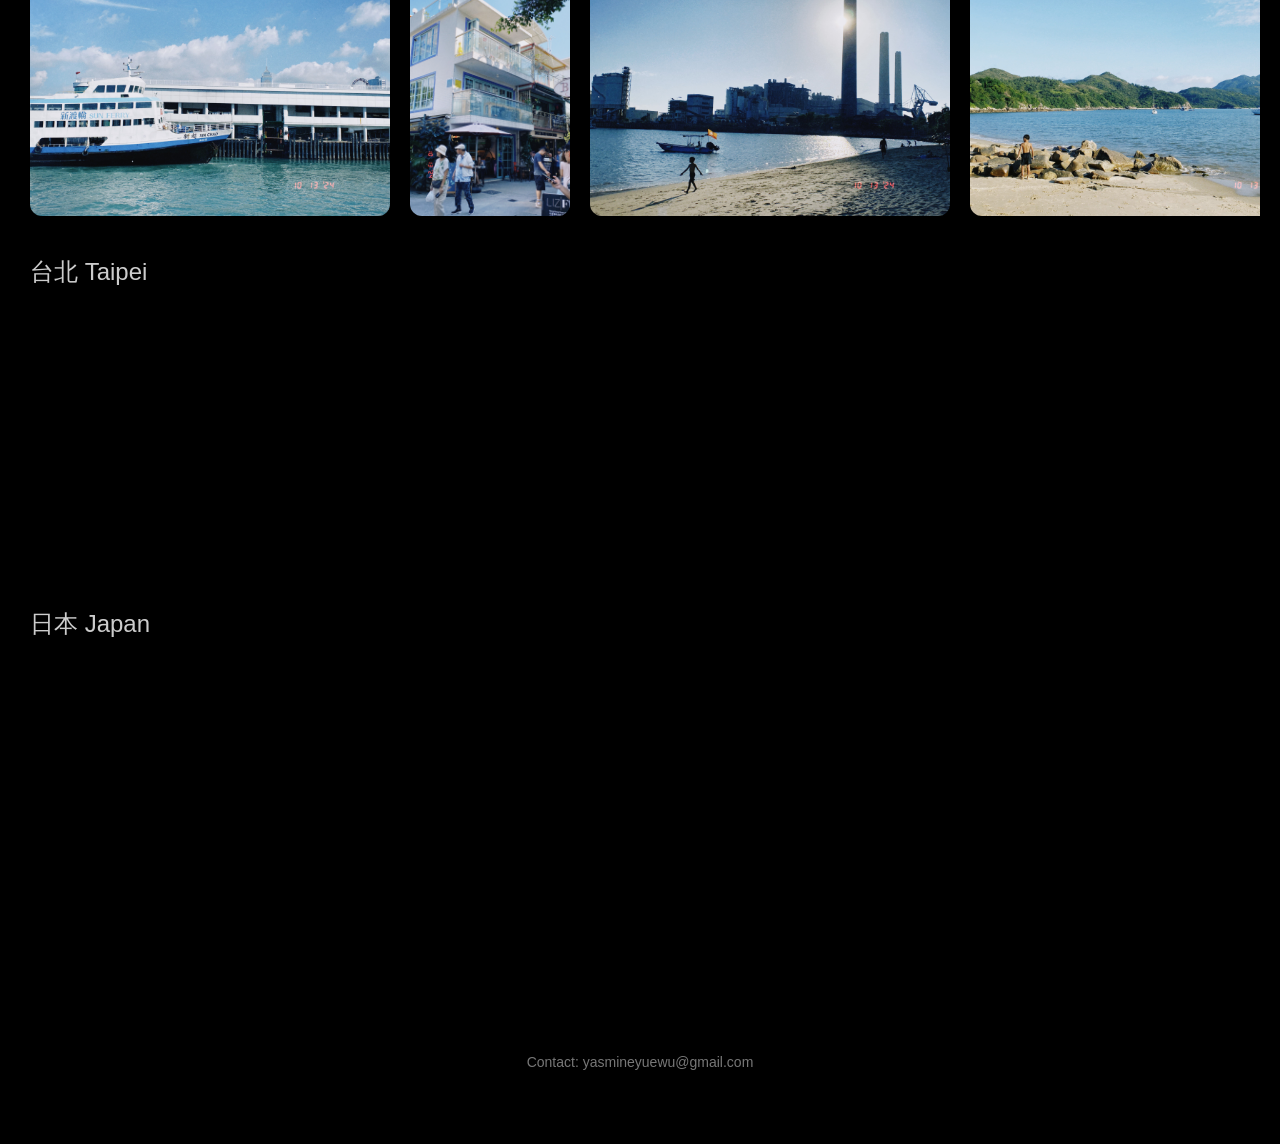
==== commit e61c7881: "title color change and website name change" ====
--- a/index.html
+++ b/index.html
@@ -2,7 +2,7 @@
 <html lang="en">
 <head>
   <meta charset="UTF-8">
-  <title>My Portfolio</title>
+  <title>Album of VitaminD</title>
   <link rel="stylesheet" href="style1.3.css">
 </head>
 <body>
@@ -11,7 +11,7 @@
 <section class="hero">
   <div class="hero-text">
     <h1>A Vitamin D Makes My Day </h1>
-    <p>L'amping album</p>
+    <p> </p>
   </div>
 </section>
 
--- a/style1.3.css
+++ b/style1.3.css
@@ -18,8 +18,8 @@
   background: url('photos/stanley202410/150342.667.jpg') center/cover no-repeat;
 }
 .hero-text {
-  color: black;
-  color:white;
+  /* color: black; */
+  color:yellowgreen;
 }
 
 /* 暗色遮罩（更电影感） */
@@ -111,16 +111,16 @@
   /* color: #bbb; */
 }
 
-/* 
+
 .hero-text h1 {
-  color: white;
+  
   text-shadow: 0 2px 10px rgba(0,0,0,0.8);
 }
 
 .hero-text p {
-  color: white;
+  /* color: white; */
   text-shadow: 0 2px 8px rgba(0,0,0,0.6);
-} */
+}
 
 /* ===== About ===== */
 .about {
